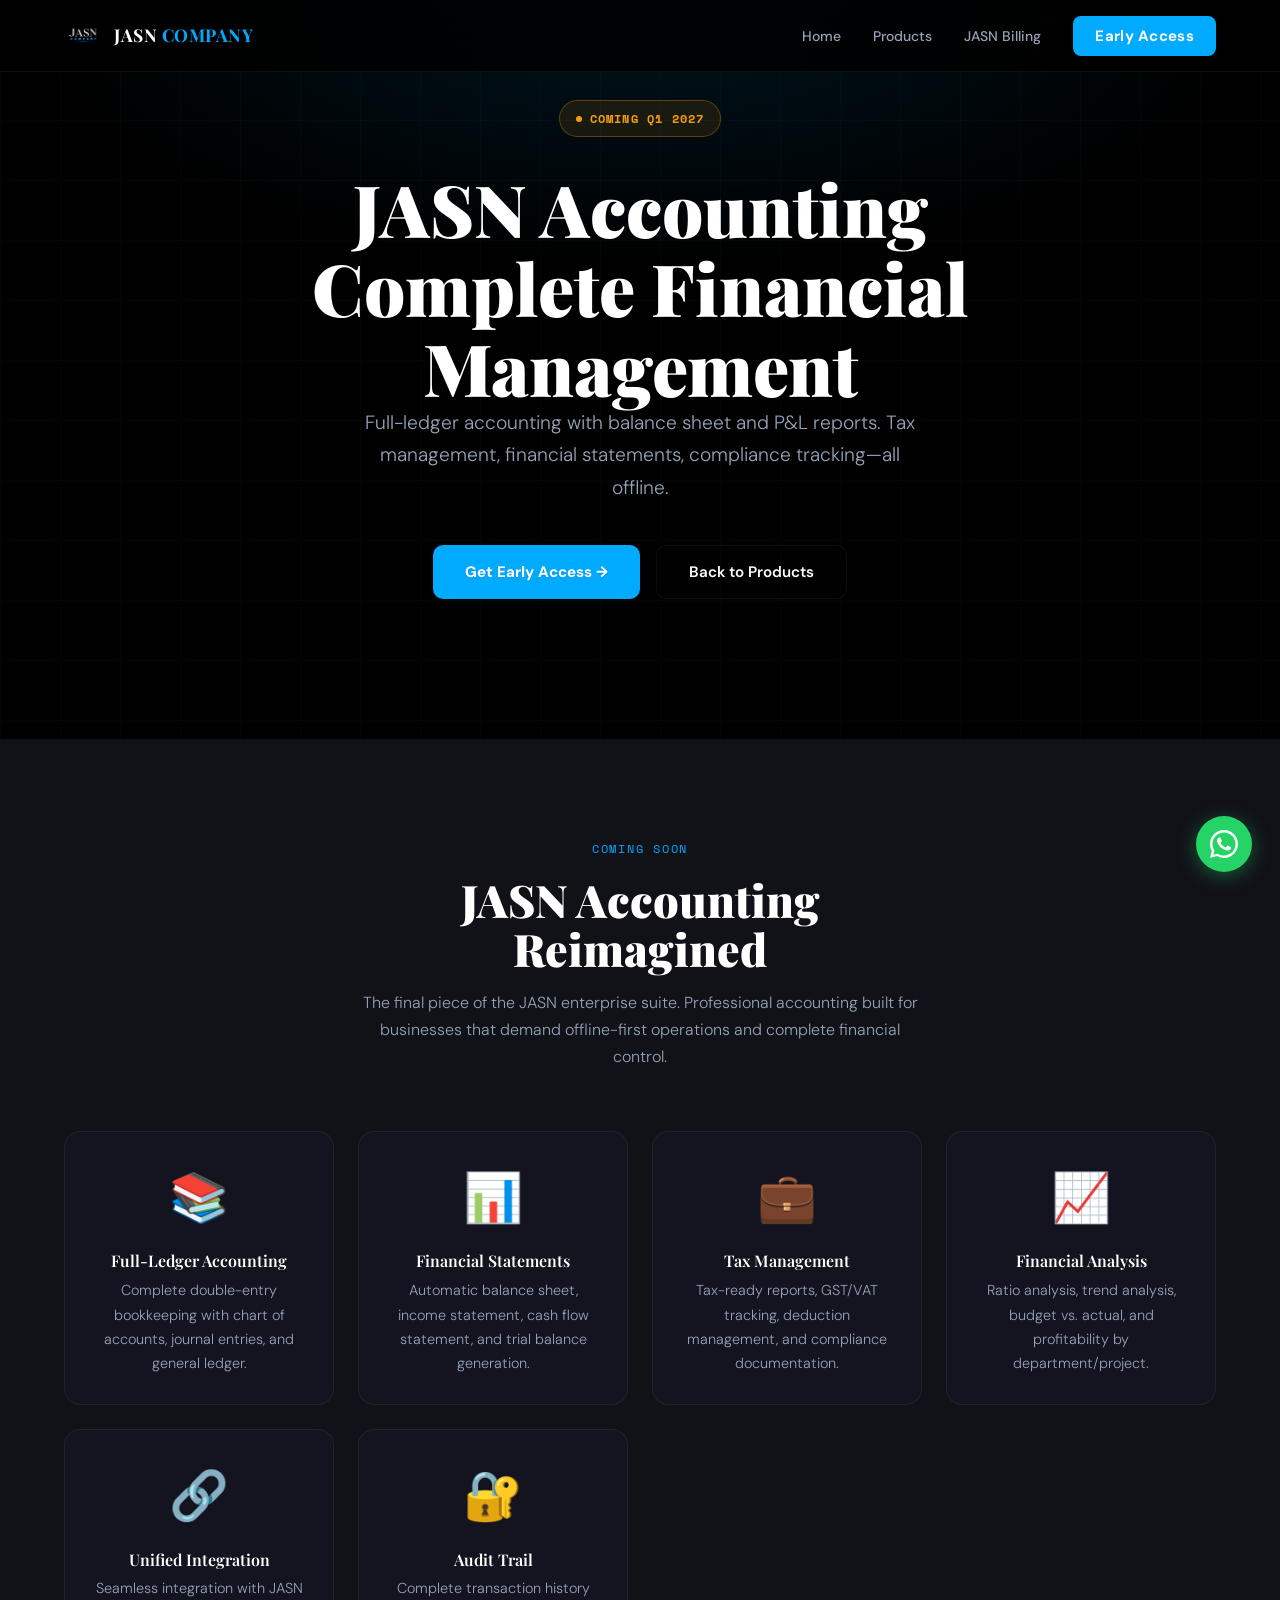
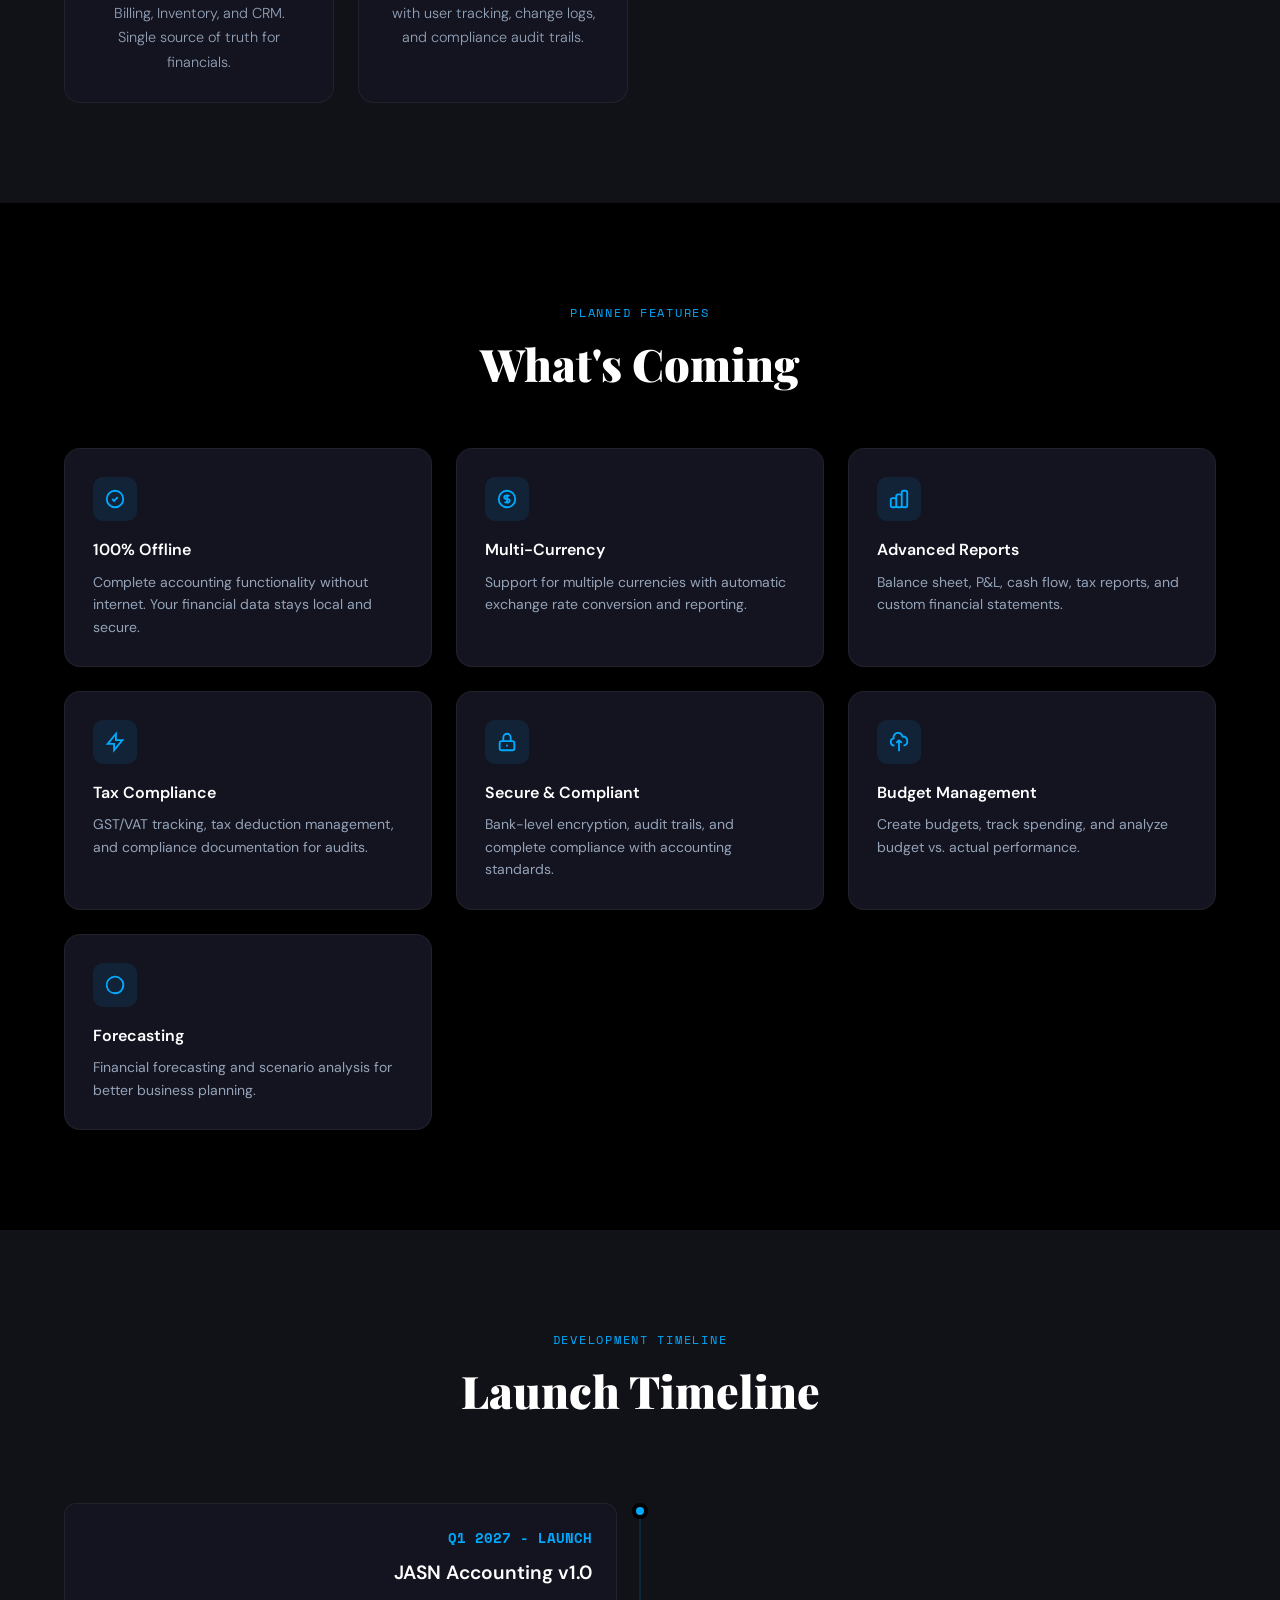
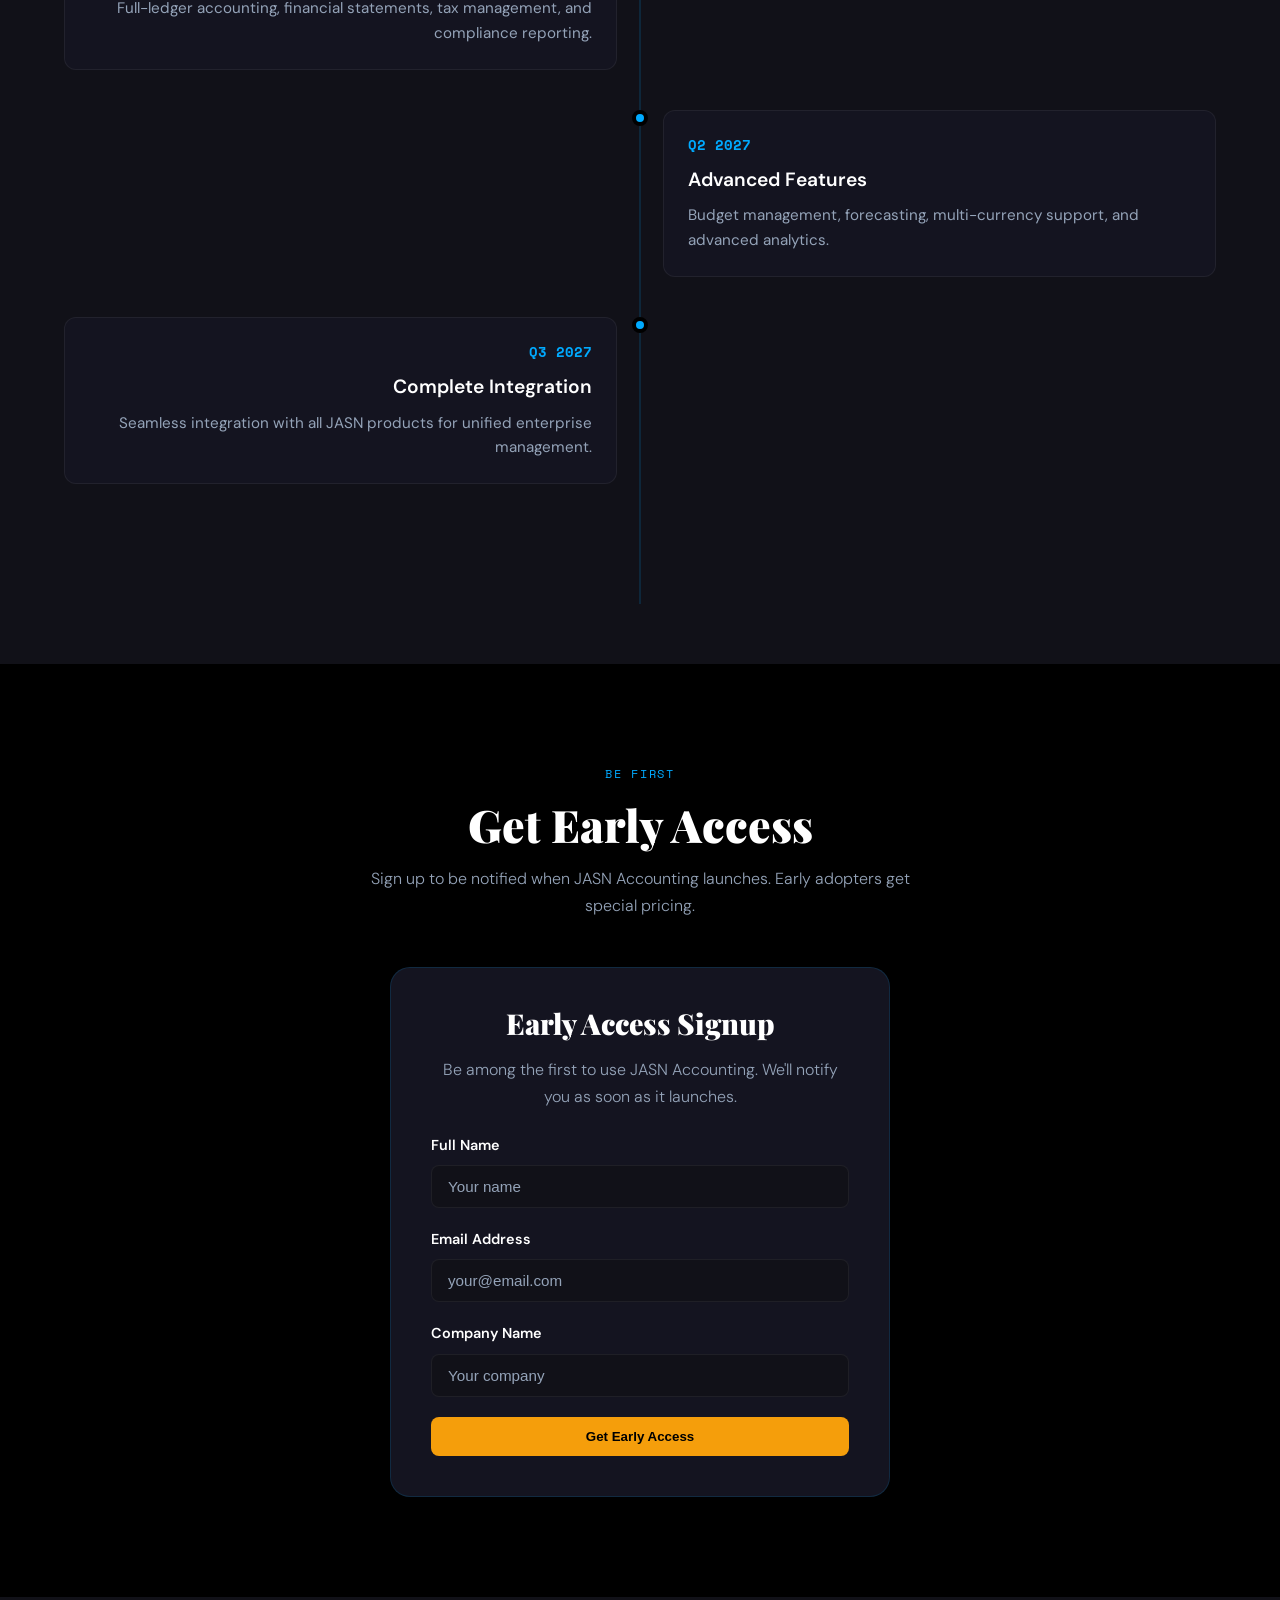
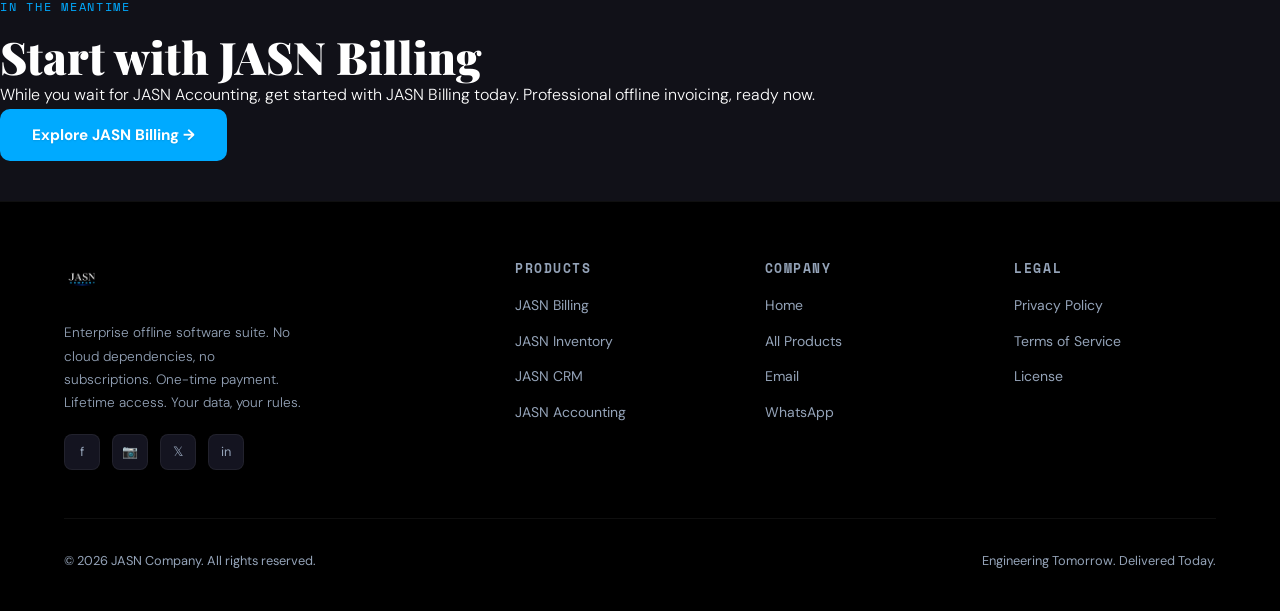
==== pages/accounting.html @ 8cfd5a83 "Add files via upload" ====
<!DOCTYPE html>
<html lang="en">
<head>
    <meta charset="UTF-8">
    <meta name="viewport" content="width=device-width, initial-scale=1.0">
    <title>JASN Accounting – Coming Q1 2027</title>
    <meta name="description" content="JASN Accounting: Full-ledger accounting with balance sheet and P&L reports. Coming Q1 2027. Offline-first, tax-ready, no cloud dependency.">
    <link rel="icon" href="../assets/jasn-logo.png" type="image/png">
    <link rel="preconnect" href="https://fonts.googleapis.com">
    <link rel="preconnect" href="https://fonts.gstatic.com" crossorigin>
    <link href="https://fonts.googleapis.com/css2?family=Playfair+Display:wght@700;900&family=DM+Sans:wght@300;400;500;600;700&family=Space+Mono:wght@400;700&display=swap" rel="stylesheet">
    <link rel="stylesheet" href="../css/styles.css">
    <style>
        .coming-soon-badge {
            display: inline-flex;
            align-items: center;
            gap: 8px;
            background: rgba(245, 158, 11, 0.1);
            border: 1px solid rgba(245, 158, 11, 0.3);
            border-radius: 100px;
            padding: 8px 16px;
            font-size: 0.75rem;
            font-weight: 600;
            color: var(--warning);
            letter-spacing: 0.1em;
            text-transform: uppercase;
            margin-bottom: 32px;
            font-family: 'Space Mono', monospace;
        }

        .coming-soon-badge::before {
            content: '';
            width: 6px;
            height: 6px;
            background: var(--warning);
            border-radius: 50%;
            animation: pulse 2s infinite;
        }

        .early-access-form {
            background: var(--card);
            border: 1px solid var(--border);
            border-radius: 20px;
            padding: 40px;
            max-width: 500px;
            margin: 40px auto 0;
        }

        .early-access-form h3 {
            margin-bottom: 16px;
            text-align: center;
        }

        .early-access-form p {
            color: var(--muted);
            text-align: center;
            margin-bottom: 24px;
        }

        .form-group {
            margin-bottom: 20px;
        }

        .form-group label {
            display: block;
            font-size: 0.9rem;
            font-weight: 600;
            margin-bottom: 8px;
            color: var(--white);
        }

        .form-group input {
            width: 100%;
            padding: 12px 16px;
            background: var(--darker);
            border: 1px solid var(--border-light);
            border-radius: 8px;
            color: var(--white);
            font-size: 0.95rem;
            transition: border-color 0.2s;
        }

        .form-group input:focus {
            outline: none;
            border-color: var(--blue);
        }

        .form-group input::placeholder {
            color: var(--muted);
        }

        .form-submit {
            width: 100%;
            background: var(--warning);
            color: #000;
            padding: 12px 16px;
            border: none;
            border-radius: 8px;
            font-weight: 600;
            cursor: pointer;
            transition: background 0.2s;
        }

        .form-submit:hover {
            background: #f59e0b;
        }

        .success-message {
            background: rgba(16, 185, 129, 0.1);
            border: 1px solid var(--success);
            color: var(--success);
            padding: 12px 16px;
            border-radius: 8px;
            margin-top: 16px;
            font-size: 0.875rem;
            text-align: center;
            animation: slideIn 0.3s ease-out;
        }

        .features-preview {
            display: grid;
            grid-template-columns: repeat(auto-fit, minmax(250px, 1fr));
            gap: 24px;
            margin: 60px 0 0;
        }

        .feature-preview {
            background: var(--card);
            border: 1px solid var(--border-light);
            border-radius: 16px;
            padding: 28px;
            text-align: center;
        }

        .feature-icon-large {
            font-size: 3rem;
            margin-bottom: 16px;
        }

        .feature-preview h4 {
            font-weight: 600;
            margin-bottom: 8px;
        }

        .feature-preview p {
            color: var(--muted);
            font-size: 0.9rem;
        }
    </style>
</head>
<body>

    <!-- NAVIGATION -->
    <nav>
        <a href="../index.html" class="nav-logo">
            <img src="../assets/jasn-logo.png" alt="JASN Logo">
            <span class="nav-brand">JASN <span>COMPANY</span></span>
        </a>
        <ul class="nav-links">
            <li><a href="../index.html">Home</a></li>
            <li><a href="products.html">Products</a></li>
            <li><a href="billing.html">JASN Billing</a></li>
            <li><a href="#early-access" class="nav-cta">Early Access</a></li>
        </ul>
    </nav>

    <!-- HERO SECTION -->
    <section class="hero" style="padding-top: 100px; min-height: 70vh;">
        <div class="hero-bg"></div>
        <div class="hero-grid"></div>
        <div style="position: relative; z-index: 1; max-width: 900px; text-align: center;">
            <div class="coming-soon-badge">COMING Q1 2027</div>
            <h1>JASN Accounting<br>Complete Financial Management</h1>
            <p>Full-ledger accounting with balance sheet and P&L reports. Tax management, financial statements, compliance tracking—all offline.</p>
            <div class="hero-btns">
                <a href="#early-access" class="btn-primary">Get Early Access →</a>
                <a href="products.html" class="btn-secondary">Back to Products</a>
            </div>
        </div>
    </section>

    <!-- OVERVIEW SECTION -->
    <section class="section" style="background: var(--darker);">
        <div class="container">
            <div style="text-align: center; margin-bottom: 48px;">
                <p class="section-label">Coming Soon</p>
                <h2 class="section-title">JASN Accounting<br>Reimagined</h2>
                <p class="section-sub" style="margin: 0 auto;">The final piece of the JASN enterprise suite. Professional accounting built for businesses that demand offline-first operations and complete financial control.</p>
            </div>

            <div class="features-preview fade-up">
                <div class="feature-preview">
                    <div class="feature-icon-large">📚</div>
                    <h4>Full-Ledger Accounting</h4>
                    <p>Complete double-entry bookkeeping with chart of accounts, journal entries, and general ledger.</p>
                </div>

                <div class="feature-preview">
                    <div class="feature-icon-large">📊</div>
                    <h4>Financial Statements</h4>
                    <p>Automatic balance sheet, income statement, cash flow statement, and trial balance generation.</p>
                </div>

                <div class="feature-preview">
                    <div class="feature-icon-large">💼</div>
                    <h4>Tax Management</h4>
                    <p>Tax-ready reports, GST/VAT tracking, deduction management, and compliance documentation.</p>
                </div>

                <div class="feature-preview">
                    <div class="feature-icon-large">📈</div>
                    <h4>Financial Analysis</h4>
                    <p>Ratio analysis, trend analysis, budget vs. actual, and profitability by department/project.</p>
                </div>

                <div class="feature-preview">
                    <div class="feature-icon-large">🔗</div>
                    <h4>Unified Integration</h4>
                    <p>Seamless integration with JASN Billing, Inventory, and CRM. Single source of truth for financials.</p>
                </div>

                <div class="feature-preview">
                    <div class="feature-icon-large">🔐</div>
                    <h4>Audit Trail</h4>
                    <p>Complete transaction history with user tracking, change logs, and compliance audit trails.</p>
                </div>
            </div>
        </div>
    </section>

    <!-- KEY FEATURES SECTION -->
    <section class="section" style="background: var(--black);">
        <div class="container">
            <div style="text-align: center; margin-bottom: 48px;">
                <p class="section-label">Planned Features</p>
                <h2 class="section-title">What's Coming</h2>
            </div>

            <div class="features-grid fade-up">
                <div class="feat-card">
                    <div class="feat-icon"><svg fill="none" stroke="currentColor" stroke-width="2" viewBox="0 0 24 24"><path d="M9 12l2 2 4-4m6 2a9 9 0 1 1-18 0 9 9 0 0 1 18 0z"/></svg></div>
                    <div class="feat-title">100% Offline</div>
                    <div class="feat-desc">Complete accounting functionality without internet. Your financial data stays local and secure.</div>
                </div>

                <div class="feat-card">
                    <div class="feat-icon"><svg fill="none" stroke="currentColor" stroke-width="2" viewBox="0 0 24 24"><path d="M12 8c-1.657 0-3 .895-3 2s1.343 2 3 2 3 .895 3 2-1.343 2-3 2m0-8c1.11 0 2.08.402 2.599 1M12 8V7m0 1v8m0 0v1m0-1c-1.11 0-2.08-.402-2.599-1M21 12a9 9 0 11-18 0 9 9 0 0118 0z"/></svg></div>
                    <div class="feat-title">Multi-Currency</div>
                    <div class="feat-desc">Support for multiple currencies with automatic exchange rate conversion and reporting.</div>
                </div>

                <div class="feat-card">
                    <div class="feat-icon"><svg fill="none" stroke="currentColor" stroke-width="2" viewBox="0 0 24 24"><path d="M9 19v-6a2 2 0 0 0-2-2H5a2 2 0 0 0-2 2v6a2 2 0 0 0 2 2h2a2 2 0 0 0 2-2zm0 0V9a2 2 0 0 1 2-2h2a2 2 0 0 1 2 2v10m-6 0a2 2 0 0 0 2 2h2a2 2 0 0 0 2-2m0 0V5a2 2 0 0 1 2-2h2a2 2 0 0 1 2 2v14a2 2 0 0 1-2 2h-2a2 2 0 0 1-2-2z"/></svg></div>
                    <div class="feat-title">Advanced Reports</div>
                    <div class="feat-desc">Balance sheet, P&L, cash flow, tax reports, and custom financial statements.</div>
                </div>

                <div class="feat-card">
                    <div class="feat-icon"><svg fill="none" stroke="currentColor" stroke-width="2" viewBox="0 0 24 24"><path d="M13 10V3L4 14h7v7l9-11h-7z"/></svg></div>
                    <div class="feat-title">Tax Compliance</div>
                    <div class="feat-desc">GST/VAT tracking, tax deduction management, and compliance documentation for audits.</div>
                </div>

                <div class="feat-card">
                    <div class="feat-icon"><svg fill="none" stroke="currentColor" stroke-width="2" viewBox="0 0 24 24"><path d="M12 15v2m-6 4h12a2 2 0 0 0 2-2v-6a2 2 0 0 0-2-2H6a2 2 0 0 0-2 2v6a2 2 0 0 0 2 2zm10-10V7a4 4 0 0 0-8 0v4h8z"/></svg></div>
                    <div class="feat-title">Secure & Compliant</div>
                    <div class="feat-desc">Bank-level encryption, audit trails, and complete compliance with accounting standards.</div>
                </div>

                <div class="feat-card">
                    <div class="feat-icon"><svg fill="none" stroke="currentColor" stroke-width="2" viewBox="0 0 24 24"><path d="M7 16a4 4 0 01-.88-7.903A5 5 0 1115.9 6L16 6a5 5 0 011 9.9M15 13l-3-3m0 0l-3 3m3-3v12"/></svg></div>
                    <div class="feat-title">Budget Management</div>
                    <div class="feat-desc">Create budgets, track spending, and analyze budget vs. actual performance.</div>
                </div>

                <div class="feat-card">
                    <div class="feat-icon"><svg fill="none" stroke="currentColor" stroke-width="2" viewBox="0 0 24 24"><path d="M20.354 15.354A9 9 0 0 0 8.646 3.646 9.003 9.003 0 0 0 12 21a9.003 9.003 0 0 0 8.354-5.646z"/></svg></div>
                    <div class="feat-title">Forecasting</div>
                    <div class="feat-desc">Financial forecasting and scenario analysis for better business planning.</div>
                </div>
            </div>
        </div>
    </section>

    <!-- ROADMAP SECTION -->
    <section class="section" style="background: var(--darker);">
        <div class="container">
            <div style="text-align: center; margin-bottom: 48px;">
                <p class="section-label">Development Timeline</p>
                <h2 class="section-title">Launch Timeline</h2>
            </div>

            <div class="timeline fade-up">
                <div class="timeline-item">
                    <div class="timeline-dot"></div>
                    <div class="timeline-content">
                        <div class="timeline-date">Q1 2027 - LAUNCH</div>
                        <div class="timeline-title">JASN Accounting v1.0</div>
                        <div class="timeline-desc">Full-ledger accounting, financial statements, tax management, and compliance reporting.</div>
                    </div>
                </div>

                <div class="timeline-item">
                    <div class="timeline-dot"></div>
                    <div class="timeline-content">
                        <div class="timeline-date">Q2 2027</div>
                        <div class="timeline-title">Advanced Features</div>
                        <div class="timeline-desc">Budget management, forecasting, multi-currency support, and advanced analytics.</div>
                    </div>
                </div>

                <div class="timeline-item">
                    <div class="timeline-dot"></div>
                    <div class="timeline-content">
                        <div class="timeline-date">Q3 2027</div>
                        <div class="timeline-title">Complete Integration</div>
                        <div class="timeline-desc">Seamless integration with all JASN products for unified enterprise management.</div>
                    </div>
                </div>
            </div>
        </div>
    </section>

    <!-- EARLY ACCESS SECTION -->
    <section class="section" id="early-access" style="background: var(--black);">
        <div class="container">
            <div style="text-align: center; margin-bottom: 48px;">
                <p class="section-label">Be First</p>
                <h2 class="section-title">Get Early Access</h2>
                <p class="section-sub" style="margin: 0 auto;">Sign up to be notified when JASN Accounting launches. Early adopters get special pricing.</p>
            </div>

            <form class="early-access-form fade-up" data-early-access>
                <h3>Early Access Signup</h3>
                <p>Be among the first to use JASN Accounting. We'll notify you as soon as it launches.</p>
                
                <div class="form-group">
                    <label for="name">Full Name</label>
                    <input type="text" id="name" name="name" placeholder="Your name" required>
                </div>

                <div class="form-group">
                    <label for="email">Email Address</label>
                    <input type="email" id="email" name="email" placeholder="your@email.com" required>
                </div>

                <div class="form-group">
                    <label for="company">Company Name</label>
                    <input type="text" id="company" name="company" placeholder="Your company">
                </div>

                <button type="submit" class="form-submit">Get Early Access</button>
            </form>
        </div>
    </section>

    <!-- CTA SECTION -->
    <section class="cta-section" style="background: var(--darker);">
        <p class="section-label">In the Meantime</p>
        <h2>Start with JASN Billing</h2>
        <p>While you wait for JASN Accounting, get started with JASN Billing today. Professional offline invoicing, ready now.</p>
        <a href="billing.html" class="btn-primary" style="display: inline-flex; margin-bottom: 40px;">
            Explore JASN Billing →
        </a>
    </section>

    <!-- FOOTER -->
    <footer>
        <div class="footer-grid">
            <div class="footer-brand">
                <img src="../assets/jasn-logo.png" alt="JASN Logo">
                <p>Enterprise offline software suite. No cloud dependencies, no subscriptions. One-time payment. Lifetime access. Your data, your rules.</p>
                <div class="footer-socials">
                    <a href="https://facebook.com/jasncompany" target="_blank" class="social-link">f</a>
                    <a href="https://instagram.com/jasncompany" target="_blank" class="social-link">📷</a>
                    <a href="https://twitter.com/jasncompany" target="_blank" class="social-link">𝕏</a>
                    <a href="https://linkedin.com/company/jasncompany" target="_blank" class="social-link">in</a>
                </div>
            </div>
            <div class="footer-col">
                <h4>Products</h4>
                <ul>
                    <li><a href="billing.html">JASN Billing</a></li>
                    <li><a href="inventory.html">JASN Inventory</a></li>
                    <li><a href="crm.html">JASN CRM</a></li>
                    <li><a href="accounting.html">JASN Accounting</a></li>
                </ul>
            </div>
            <div class="footer-col">
                <h4>Company</h4>
                <ul>
                    <li><a href="../index.html">Home</a></li>
                    <li><a href="products.html">All Products</a></li>
                    <li><a href="mailto:tensioncompany@gmail.com">Email</a></li>
                    <li><a href="https://wa.me/9779743630047" target="_blank">WhatsApp</a></li>
                </ul>
            </div>
            <div class="footer-col">
                <h4>Legal</h4>
                <ul>
                    <li><a href="#">Privacy Policy</a></li>
                    <li><a href="#">Terms of Service</a></li>
                    <li><a href="#">License</a></li>
                </ul>
            </div>
        </div>
        <div class="footer-bottom">
            <span>&copy; 2026 JASN Company. All rights reserved.</span>
            <span>Engineering Tomorrow. Delivered Today.</span>
        </div>
    </footer>

    <!-- WHATSAPP FLOAT -->
    <a href="https://wa.me/9779743630047" target="_blank" class="wa-float" title="Chat with us on WhatsApp">
        <svg fill="white" viewBox="0 0 24 24"><path d="M17.472 14.382c-.297-.149-1.758-.867-2.03-.967-.273-.099-.471-.148-.67.15-.197.297-.767.966-.94 1.164-.173.199-.347.223-.644.075-.297-.15-1.255-.463-2.39-1.475-.883-.788-1.48-1.761-1.653-2.059-.173-.297-.018-.458.13-.606.134-.133.298-.347.446-.52.149-.174.198-.298.298-.497.099-.198.05-.371-.025-.52-.075-.149-.669-1.612-.916-2.207-.242-.579-.487-.5-.669-.51-.173-.008-.371-.01-.57-.01-.198 0-.52.074-.792.372-.272.297-1.04 1.016-1.04 2.479 0 1.462 1.065 2.875 1.213 3.074.149.198 2.096 3.2 5.077 4.487.709.306 1.262.489 1.694.625.712.227 1.36.195 1.871.118.571-.085 1.758-.719 2.006-1.413.248-.694.248-1.289.173-1.413-.074-.124-.272-.198-.57-.347z"/><path d="M12 0C5.373 0 0 5.373 0 12c0 2.123.557 4.116 1.529 5.849L.057 23.885l6.186-1.622A11.945 11.945 0 0 0 12 24c6.627 0 12-5.373 12-12S18.627 0 12 0zm0 21.882c-1.86 0-3.588-.505-5.073-1.383l-.362-.215-3.724.977.994-3.63-.234-.374A9.861 9.861 0 0 1 2.118 12C2.118 6.536 6.536 2.118 12 2.118s9.882 4.418 9.882 9.882-4.418 9.882-9.882 9.882z"/></svg>
    </a>

    <script src="../js/script.js"></script>
</body>
</html>
---- css/styles.css ----
/* ============================================================================
   JASN COMPANY - MODERN PRODUCT-CENTRIC WEBSITE
   Color Scheme: Obsidian Black & Electric Blue
   ============================================================================ */

:root {
    --black: #000000;
    --dark: #0d0d12;
    --darker: #111118;
    --card: #141420;
    --blue: #00aaff;
    --blue-glow: #38bdf8;
    --blue-dim: #0369a1;
    --white: #ffffff;
    --muted: #94a3b8;
    --border: rgba(0, 170, 255, 0.15);
    --border-light: rgba(255, 255, 255, 0.06);
    --success: #10b981;
    --warning: #f59e0b;
}

* {
    margin: 0;
    padding: 0;
    box-sizing: border-box;
}

html {
    scroll-behavior: smooth;
}

body {
    background: var(--black);
    color: var(--white);
    font-family: 'DM Sans', sans-serif;
    line-height: 1.6;
    overflow-x: hidden;
}

/* ============================================================================
   TYPOGRAPHY
   ============================================================================ */

h1, h2, h3, h4, h5, h6 {
    font-family: 'Playfair Display', serif;
    font-weight: 900;
    line-height: 1.1;
}

h1 {
    font-size: clamp(2.5rem, 6vw, 4.5rem);
}

h2 {
    font-size: clamp(1.8rem, 4vw, 2.8rem);
}

h3 {
    font-size: clamp(1.3rem, 3vw, 1.8rem);
}

p {
    font-weight: 300;
    line-height: 1.7;
}

/* ============================================================================
   NAVIGATION
   ============================================================================ */

nav {
    position: fixed;
    top: 0;
    left: 0;
    right: 0;
    z-index: 100;
    padding: 0 5%;
    height: 72px;
    display: flex;
    align-items: center;
    justify-content: space-between;
    border-bottom: 1px solid var(--border-light);
    backdrop-filter: blur(20px);
    background: rgba(0, 0, 0, 0.85);
}

.nav-logo {
    display: flex;
    align-items: center;
    gap: 12px;
    text-decoration: none;
}

.nav-logo img {
    height: 38px;
    width: 38px;
    border-radius: 8px;
    object-fit: cover;
}

.nav-brand {
    font-family: 'Playfair Display', serif;
    font-size: 1.1rem;
    font-weight: 700;
    letter-spacing: 0.03em;
    color: var(--white);
}

.nav-brand span {
    color: var(--blue);
}

.nav-links {
    display: flex;
    align-items: center;
    gap: 32px;
    list-style: none;
}

.nav-links a {
    color: var(--muted);
    text-decoration: none;
    font-size: 0.875rem;
    font-weight: 500;
    transition: color 0.2s;
    position: relative;
}

.nav-links a:hover,
.nav-links a.active {
    color: var(--blue);
}

.nav-links a.active::after {
    content: '';
    position: absolute;
    bottom: -8px;
    left: 0;
    right: 0;
    height: 2px;
    background: var(--blue);
}

.nav-cta {
    background: var(--blue);
    color: #FFFFFF !important;
    padding: 10px 22px;
    border-radius: 8px;
    font-weight: 700 !important;
    font-size: 15px !important;
    text-decoration: none;
    transition: background 0.2s;
    border: none;
    cursor: pointer;
    letter-spacing: 0.3px;
}

.nav-cta:hover {
    background: var(--blue-glow);
}

@media (max-width: 768px) {
    .nav-links {
        display: none;
    }

    nav {
        padding: 0 4%;
    }
}

/* ============================================================================
   BUTTONS
   ============================================================================ */

.btn-primary {
    background: var(--blue);
    color: #ffffff;
    padding: 14px 32px;
    border-radius: 10px;
    font-weight: 800;
    text-shadow: 0 1px 2px rgba(0, 0, 0, 0.1);
    font-size: 0.95rem;
    text-decoration: none;
    display: inline-flex;
    align-items: center;
    gap: 8px;
    transition: all 0.2s;
    border: none;
    cursor: pointer;
}

.btn-primary:hover {
    background: var(--blue-glow);
    transform: translateY(-1px);
}

.btn-secondary {
    background: transparent;
    color: var(--white);
    padding: 14px 32px;
    border-radius: 10px;
    font-weight: 600;
    font-size: 0.95rem;
    text-decoration: none;
    border: 1px solid var(--border-light);
    display: inline-flex;
    align-items: center;
    gap: 8px;
    transition: all 0.2s;
    cursor: pointer;
}

.btn-secondary:hover {
    border-color: var(--blue);
    color: var(--blue);
}

.btn-outline {
    background: transparent;
    color: var(--blue);
    padding: 12px 24px;
    border-radius: 8px;
    font-weight: 600;
    font-size: 0.875rem;
    text-decoration: none;
    border: 1px solid var(--blue);
    display: inline-flex;
    align-items: center;
    gap: 8px;
    transition: all 0.2s;
    cursor: pointer;
}

.btn-outline:hover {
    background: rgba(0, 170, 255, 0.1);
}

/* ============================================================================
   SECTIONS & CONTAINERS
   ============================================================================ */

.section {
    padding: 100px 5%;
}

.container {
    max-width: 1200px;
    margin: 0 auto;
}

.section-label {
    font-family: 'Space Mono', monospace;
    font-size: 0.72rem;
    text-transform: uppercase;
    letter-spacing: 0.15em;
    color: var(--blue);
    margin-bottom: 16px;
}

.section-title {
    margin-bottom: 16px;
}

.section-sub {
    color: var(--muted);
    font-size: 1rem;
    max-width: 560px;
    font-weight: 300;
}

/* ============================================================================
   HERO SECTION
   ============================================================================ */

.hero {
    min-height: 100vh;
    display: flex;
    align-items: center;
    justify-content: center;
    text-align: center;
    padding: 120px 5% 80px;
    position: relative;
    overflow: hidden;
}

.hero-bg {
    position: absolute;
    inset: 0;
    background: radial-gradient(ellipse 80% 60% at 50% 0%, rgba(0, 170, 255, 0.12) 0%, transparent 60%);
    pointer-events: none;
}

.hero-grid {
    position: absolute;
    inset: 0;
    background-image: linear-gradient(rgba(0, 170, 255, 0.04) 1px, transparent 1px), linear-gradient(90deg, rgba(0, 170, 255, 0.04) 1px, transparent 1px);
    background-size: 60px 60px;
    pointer-events: none;
}

.hero-badge {
    display: inline-flex;
    align-items: center;
    gap: 8px;
    background: rgba(0, 170, 255, 0.1);
    border: 1px solid rgba(0, 170, 255, 0.3);
    border-radius: 100px;
    padding: 6px 16px;
    font-size: 0.75rem;
    font-weight: 600;
    color: var(--blue);
    letter-spacing: 0.1em;
    text-transform: uppercase;
    margin-bottom: 32px;
    font-family: 'Space Mono', monospace;
}

.hero-badge::before {
    content: '';
    width: 6px;
    height: 6px;
    background: var(--blue);
    border-radius: 50%;
    animation: pulse 2s infinite;
}

@keyframes pulse {
    0%, 100% { opacity: 1; }
    50% { opacity: 0.3; }
}

.hero h1 em {
    font-style: normal;
    color: var(--blue);
}

.hero p {
    font-size: clamp(1rem, 2vw, 1.2rem);
    color: var(--muted);
    max-width: 580px;
    margin: 0 auto 40px;
}

.hero-btns {
    display: flex;
    gap: 16px;
    justify-content: center;
    flex-wrap: wrap;
    margin-bottom: 60px;
}

/* ============================================================================
   PRODUCT CARDS
   ============================================================================ */

.product-grid {
    display: grid;
    grid-template-columns: repeat(auto-fit, minmax(300px, 1fr));
    gap: 24px;
    margin: 60px 0 0;
}

.product-card {
    background: var(--card);
    border: 1px solid var(--border-light);
    border-radius: 20px;
    padding: 32px;
    transition: all 0.3s;
    position: relative;
    overflow: hidden;
    display: flex;
    flex-direction: column;
}

.product-card::before {
    content: '';
    position: absolute;
    top: -50%;
    right: -50%;
    width: 300px;
    height: 300px;
    background: radial-gradient(circle, rgba(0, 170, 255, 0.1) 0%, transparent 70%);
    pointer-events: none;
}

.product-card:hover {
    border-color: var(--border);
    transform: translateY(-8px);
    box-shadow: 0 20px 60px rgba(0, 170, 255, 0.1);
}

.product-header {
    display: flex;
    align-items: center;
    gap: 16px;
    margin-bottom: 24px;
    position: relative;
    z-index: 1;
}

.product-icon {
    width: 80px;
    height: 80px;
    background: rgba(0, 170, 255, 0.1);
    border-radius: 16px;
    display: flex;
    align-items: center;
    justify-content: center;
    overflow: hidden;
    flex-shrink: 0;
}

.product-icon img {
    width: 100%;
    height: 100%;
    object-fit: cover;
}

.product-info h3 {
    margin-bottom: 4px;
}

.product-status {
    display: inline-flex;
    align-items: center;
    gap: 6px;
    font-size: 0.75rem;
    font-weight: 600;
    text-transform: uppercase;
    letter-spacing: 0.08em;
    padding: 4px 12px;
    border-radius: 100px;
    background: rgba(0, 170, 255, 0.1);
    color: var(--blue);
}

.product-status.coming-soon {
    background: rgba(245, 158, 11, 0.1);
    color: var(--warning);
}

.product-desc {
    color: var(--muted);
    font-size: 0.95rem;
    margin-bottom: 24px;
    flex-grow: 1;
    position: relative;
    z-index: 1;
}

.product-tags {
    display: flex;
    flex-wrap: wrap;
    gap: 8px;
    margin-bottom: 24px;
    position: relative;
    z-index: 1;
}

.tag {
    background: rgba(0, 170, 255, 0.1);
    border: 1px solid var(--border);
    border-radius: 100px;
    padding: 4px 12px;
    font-size: 0.75rem;
    color: var(--blue);
}

.product-footer {
    display: flex;
    gap: 12px;
    position: relative;
    z-index: 1;
}

.product-footer a {
    flex: 1;
    text-align: center;
}

/* ============================================================================
   PRODUCT COMPARISON TABLE
   ============================================================================ */

.comparison-table {
    width: 100%;
    border-collapse: collapse;
    margin: 40px 0;
    background: var(--card);
    border: 1px solid var(--border-light);
    border-radius: 16px;
    overflow: hidden;
}

.comparison-table thead {
    background: var(--darker);
}

.comparison-table th {
    padding: 20px;
    text-align: left;
    font-weight: 600;
    border-bottom: 1px solid var(--border-light);
    color: var(--white);
}

.comparison-table td {
    padding: 16px 20px;
    border-bottom: 1px solid var(--border-light);
    color: var(--muted);
}

.comparison-table tr:last-child td {
    border-bottom: none;
}

.comparison-table .check {
    color: var(--success);
    font-weight: bold;
}

.comparison-table .cross {
    color: var(--muted);
}

/* ============================================================================
   PRODUCT TIMELINE
   ============================================================================ */

.timeline {
    position: relative;
    padding: 40px 0;
}

.timeline::before {
    content: '';
    position: absolute;
    left: 50%;
    transform: translateX(-50%);
    width: 2px;
    height: 100%;
    background: var(--border);
}

.timeline-item {
    margin-bottom: 40px;
    position: relative;
}

.timeline-item:nth-child(odd) {
    padding-right: 52%;
    text-align: right;
}

.timeline-item:nth-child(even) {
    padding-left: 52%;
    text-align: left;
}

.timeline-dot {
    position: absolute;
    left: 50%;
    top: 0;
    transform: translateX(-50%);
    width: 16px;
    height: 16px;
    background: var(--blue);
    border: 4px solid var(--black);
    border-radius: 50%;
    z-index: 2;
}

.timeline-content {
    background: var(--card);
    border: 1px solid var(--border-light);
    border-radius: 12px;
    padding: 24px;
}

.timeline-date {
    font-family: 'Space Mono', monospace;
    font-size: 0.85rem;
    color: var(--blue);
    font-weight: 600;
    margin-bottom: 8px;
}

.timeline-title {
    font-size: 1.2rem;
    font-weight: 600;
    margin-bottom: 8px;
}

.timeline-desc {
    color: var(--muted);
    font-size: 0.95rem;
}

@media (max-width: 768px) {
    .timeline::before {
        left: 0;
    }

    .timeline-dot {
        left: 0;
    }

    .timeline-item:nth-child(odd),
    .timeline-item:nth-child(even) {
        padding-left: 40px;
        padding-right: 0;
        text-align: left;
    }
}

/* ============================================================================
   FEATURES GRID
   ============================================================================ */

.features-grid {
    display: grid;
    grid-template-columns: repeat(auto-fit, minmax(280px, 1fr));
    gap: 24px;
    margin: 60px 0 0;
}

.feat-card {
    background: var(--card);
    border: 1px solid var(--border-light);
    border-radius: 16px;
    padding: 28px;
    transition: all 0.2s;
}

.feat-card:hover {
    border-color: var(--border);
    transform: translateY(-4px);
}

.feat-icon {
    width: 44px;
    height: 44px;
    background: rgba(0, 170, 255, 0.1);
    border-radius: 10px;
    display: flex;
    align-items: center;
    justify-content: center;
    margin-bottom: 16px;
    color: var(--blue);
}

.feat-icon svg {
    width: 22px;
    height: 22px;
}

.feat-title {
    font-weight: 600;
    font-size: 1rem;
    margin-bottom: 8px;
}

.feat-desc {
    color: var(--muted);
    font-size: 0.875rem;
    line-height: 1.6;
}

/* ============================================================================
   PRICING CARDS
   ============================================================================ */

.pricing-card {
    background: var(--card);
    border: 1px solid var(--border);
    border-radius: 24px;
    padding: 48px;
    text-align: center;
    position: relative;
    overflow: hidden;
}

.pricing-card::before {
    content: '';
    position: absolute;
    top: 0;
    left: 0;
    right: 0;
    height: 2px;
    background: linear-gradient(90deg, transparent, var(--blue), transparent);
}

.pricing-label {
    font-size: 0.78rem;
    text-transform: uppercase;
    letter-spacing: 0.15em;
    color: var(--blue);
    font-family: 'Space Mono', monospace;
    margin-bottom: 16px;
}

.pricing-title {
    font-size: 1.6rem;
    font-weight: 700;
    margin-bottom: 8px;
}

.pricing-amount {
    font-family: 'Playfair Display', serif;
    font-size: 3.5rem;
    font-weight: 900;
    color: var(--blue);
    line-height: 1;
    margin-bottom: 8px;
}

.pricing-note {
    color: var(--muted);
    font-size: 0.875rem;
    margin-bottom: 32px;
}

.pricing-features {
    list-style: none;
    text-align: left;
    margin-bottom: 32px;
}

.pricing-features li {
    padding: 10px 0;
    border-bottom: 1px solid var(--border-light);
    font-size: 0.9rem;
    display: flex;
    align-items: center;
    gap: 10px;
    color: var(--muted);
}

.pricing-features li:last-child {
    border: none;
}

.check {
    color: var(--blue);
    font-size: 1rem;
}

.guarantee {
    background: rgba(0, 170, 255, 0.06);
    border: 1px solid var(--border);
    border-radius: 10px;
    padding: 16px;
    margin-top: 24px;
    font-size: 0.85rem;
    color: var(--muted);
}

/* ============================================================================
   FOOTER
   ============================================================================ */

footer {
    background: var(--black);
    border-top: 1px solid var(--border-light);
    padding: 60px 5% 40px;
}

.footer-grid {
    display: grid;
    grid-template-columns: 2fr 1fr 1fr 1fr;
    gap: 48px;
    max-width: 1200px;
    margin: 0 auto;
    margin-bottom: 48px;
}

@media (max-width: 900px) {
    .footer-grid {
        grid-template-columns: 1fr 1fr;
    }
}

@media (max-width: 500px) {
    .footer-grid {
        grid-template-columns: 1fr;
    }
}

.footer-brand img {
    height: 36px;
    border-radius: 6px;
    margin-bottom: 16px;
}

.footer-brand p {
    color: var(--muted);
    font-size: 0.85rem;
    line-height: 1.7;
    max-width: 240px;
}

.footer-socials {
    display: flex;
    gap: 12px;
    margin-top: 20px;
}

.social-link {
    width: 36px;
    height: 36px;
    background: var(--card);
    border: 1px solid var(--border-light);
    border-radius: 8px;
    display: flex;
    align-items: center;
    justify-content: center;
    color: var(--muted);
    text-decoration: none;
    transition: all 0.2s;
    font-size: 0.8rem;
}

.social-link:hover {
    border-color: var(--blue);
    color: var(--blue);
}

.footer-col h4 {
    font-size: 0.8rem;
    text-transform: uppercase;
    letter-spacing: 0.12em;
    color: var(--muted);
    margin-bottom: 16px;
    font-family: 'Space Mono', monospace;
}

.footer-col ul {
    list-style: none;
}

.footer-col li {
    margin-bottom: 10px;
}

.footer-col a {
    color: var(--muted);
    text-decoration: none;
    font-size: 0.875rem;
    transition: color 0.2s;
}

.footer-col a:hover {
    color: var(--white);
}

.footer-bottom {
    border-top: 1px solid var(--border-light);
    padding-top: 32px;
    display: flex;
    justify-content: space-between;
    align-items: center;
    flex-wrap: wrap;
    gap: 16px;
    max-width: 1200px;
    margin: 0 auto;
    color: var(--muted);
    font-size: 0.8rem;
}

/* ============================================================================
   WHATSAPP FLOAT
   ============================================================================ */

.wa-float {
    position: fixed;
    bottom: 28px;
    right: 28px;
    z-index: 999;
    background: #25d366;
    width: 56px;
    height: 56px;
    border-radius: 50%;
    display: flex;
    align-items: center;
    justify-content: center;
    text-decoration: none;
    box-shadow: 0 4px 20px rgba(37, 211, 102, 0.4);
    transition: transform 0.2s;
}

.wa-float:hover {
    transform: scale(1.1);
}

.wa-float svg {
    width: 28px;
    height: 28px;
    fill: white;
}

/* ============================================================================
   ANIMATIONS
   ============================================================================ */

.fade-up {
    opacity: 0;
    transform: translateY(30px);
    transition: opacity 0.6s, transform 0.6s;
}

.fade-up.visible {
    opacity: 1;
    transform: none;
}

.slide-in {
    animation: slideIn 0.6s ease-out;
}

@keyframes slideIn {
    from {
        opacity: 0;
        transform: translateX(-30px);
    }
    to {
        opacity: 1;
        transform: translateX(0);
    }
}

/* ============================================================================
   RESPONSIVE
   ============================================================================ */

@media (max-width: 768px) {
    .section {
        padding: 60px 5%;
    }

    h1 {
        font-size: 2rem;
    }

    h2 {
        font-size: 1.5rem;
    }

    .product-grid {
        grid-template-columns: 1fr;
    }

    .features-grid {
        grid-template-columns: 1fr;
    }
}

@media (max-width: 480px) {
    .section {
        padding: 40px 4%;
    }

    .hero {
        padding: 80px 4% 60px;
    }

    .pricing-card {
        padding: 32px 24px;
    }

    .pricing-amount {
        font-size: 2.5rem;
    }
}
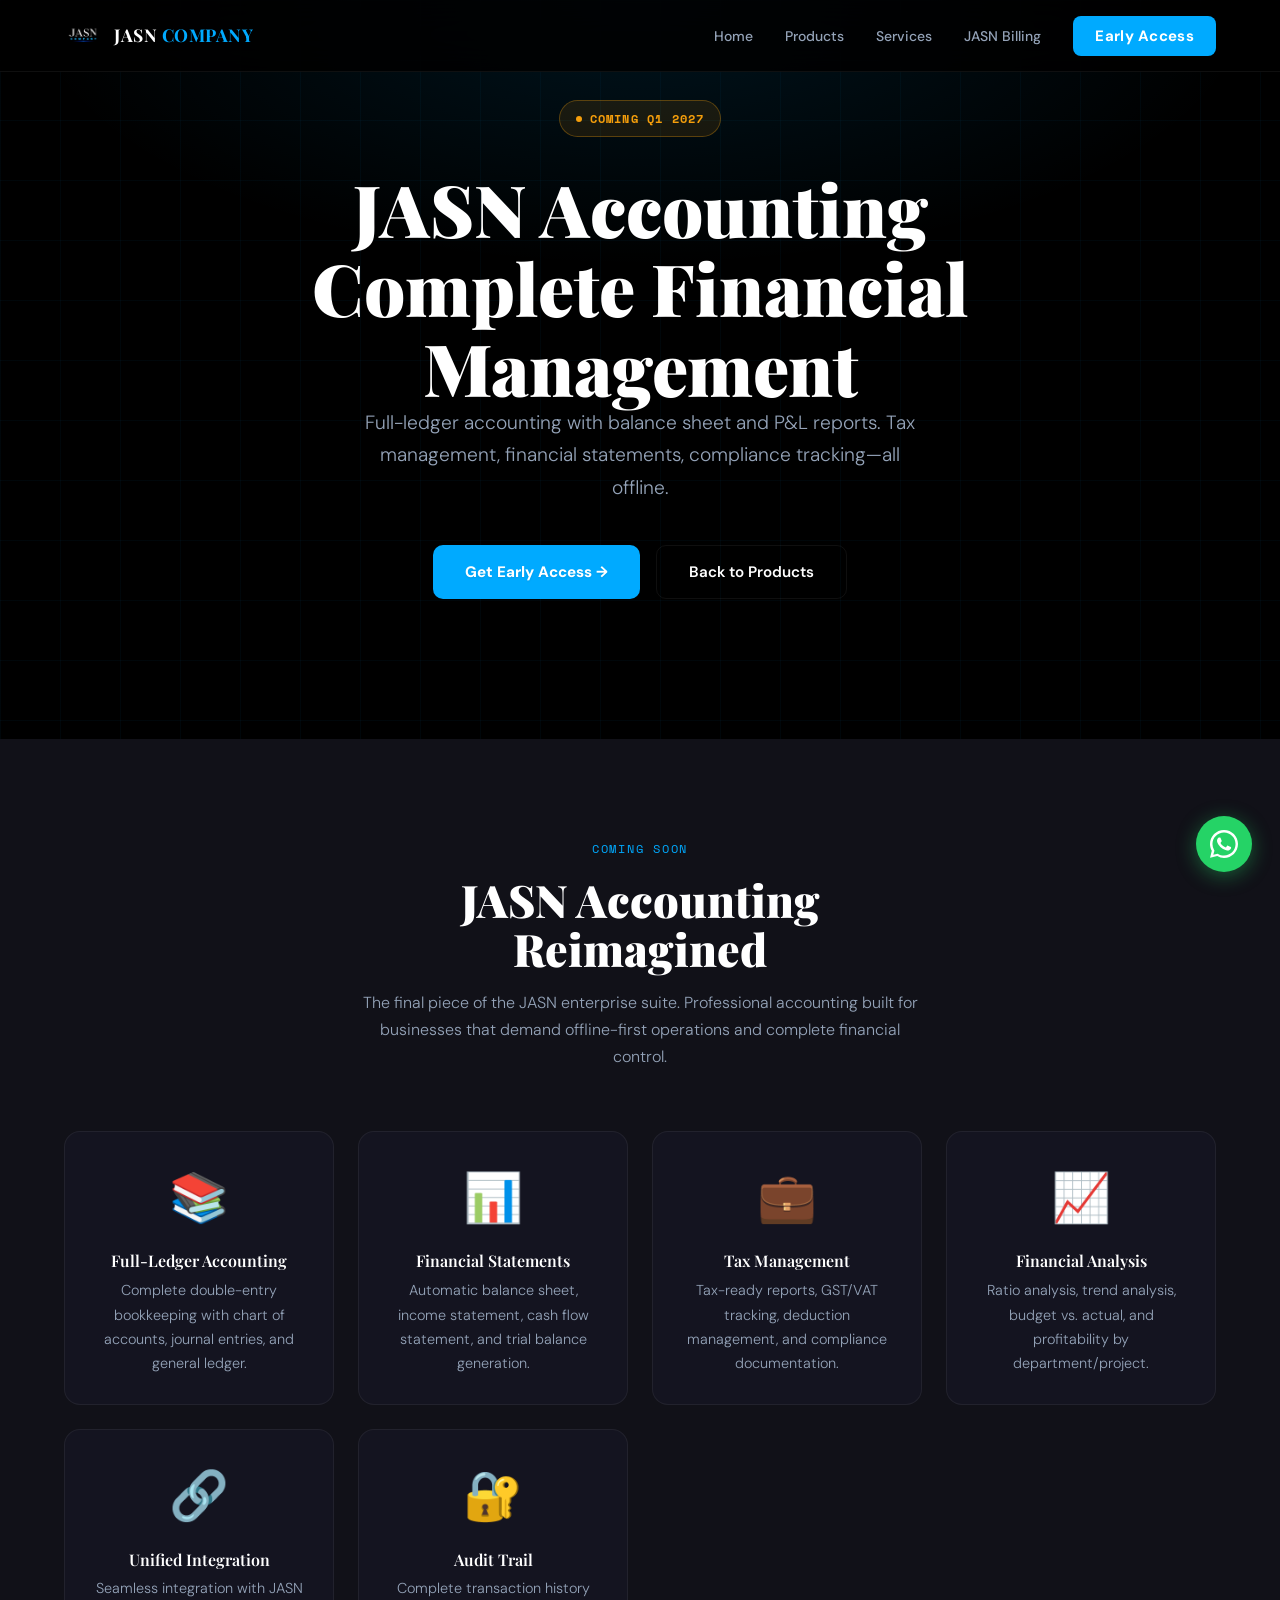
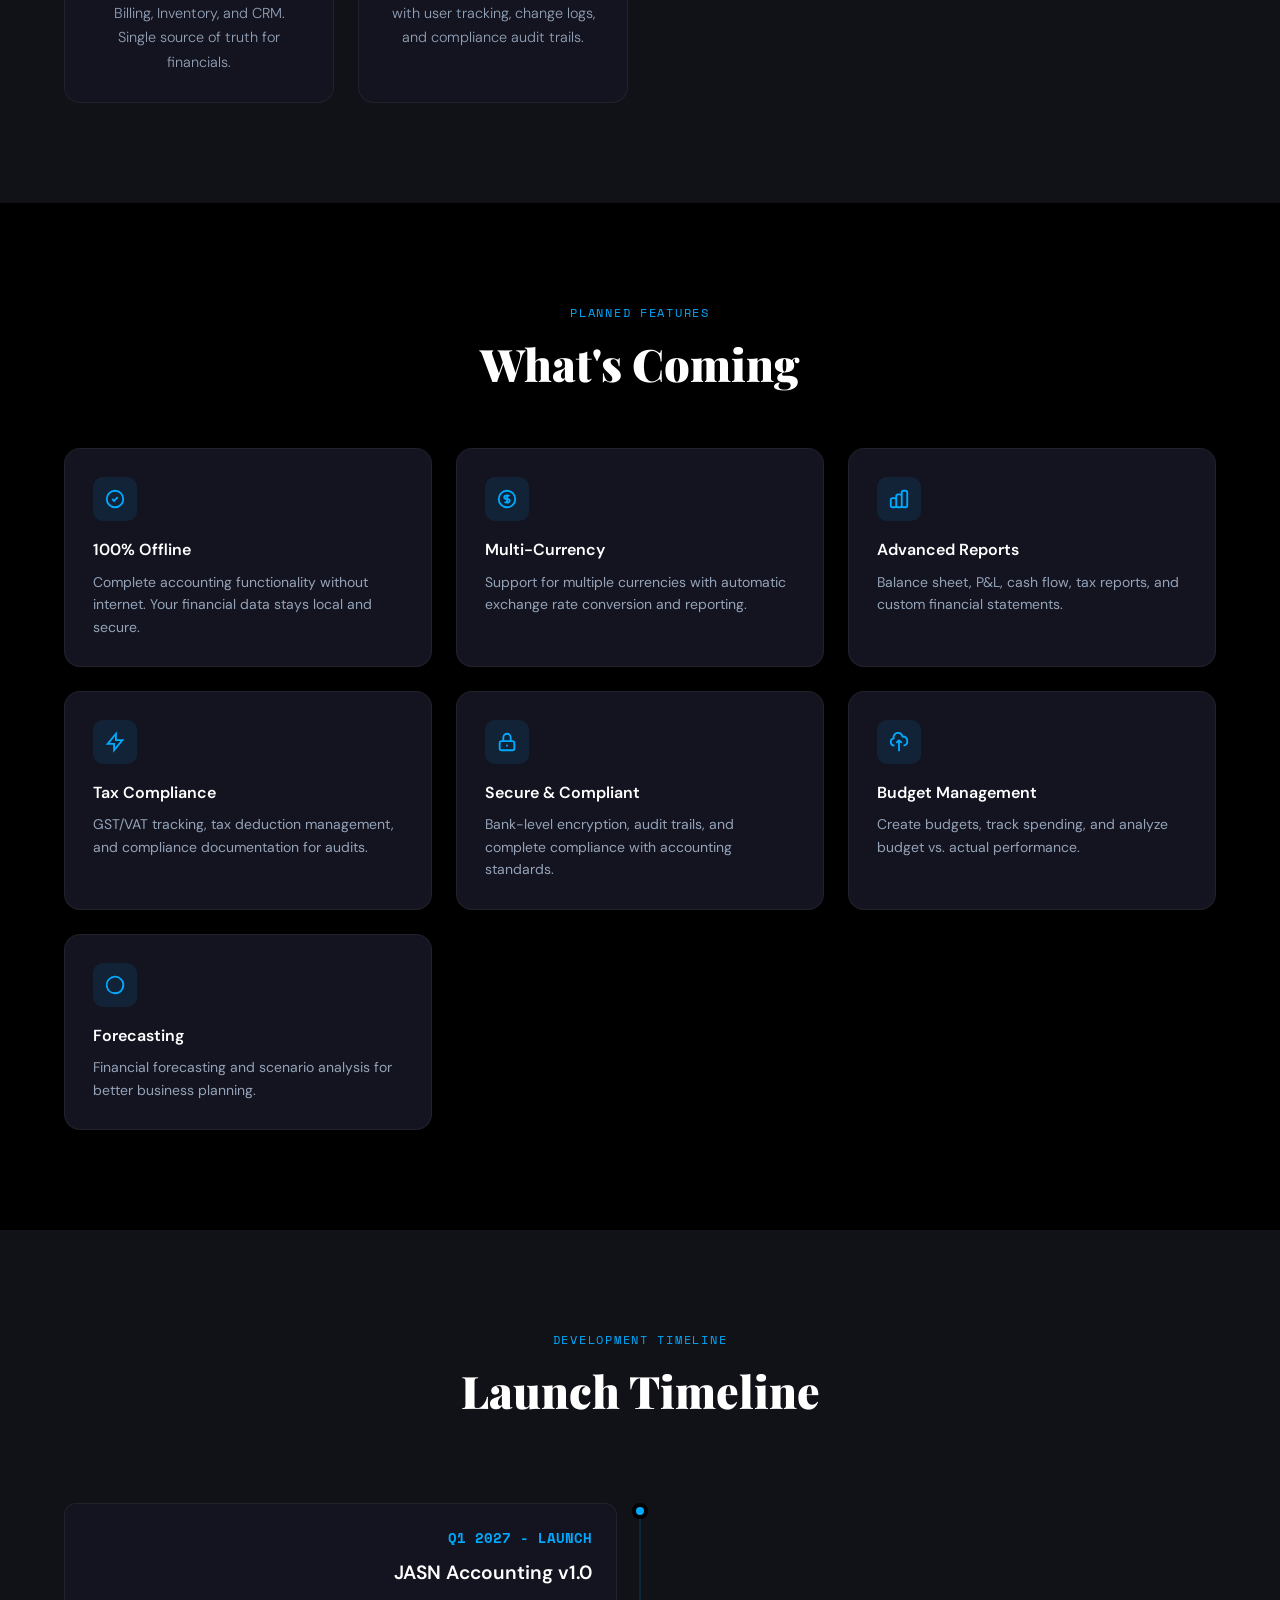
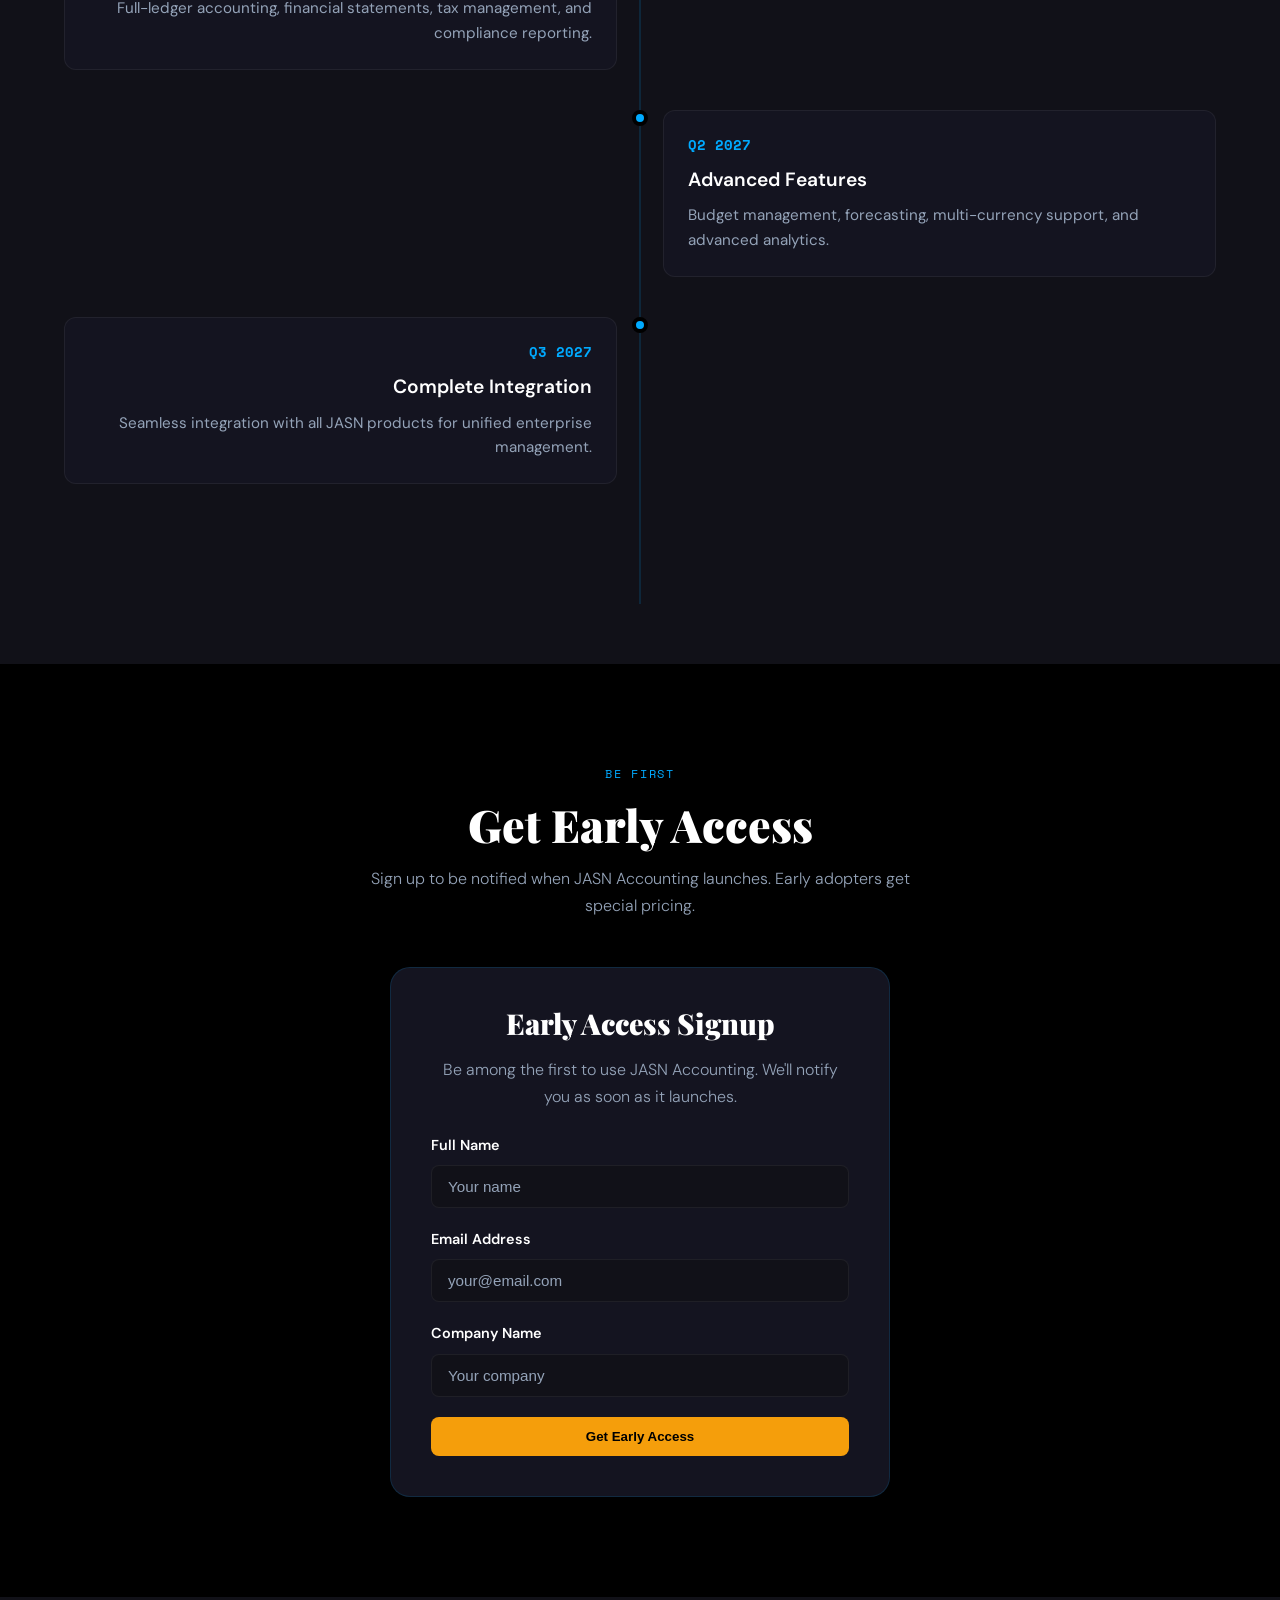
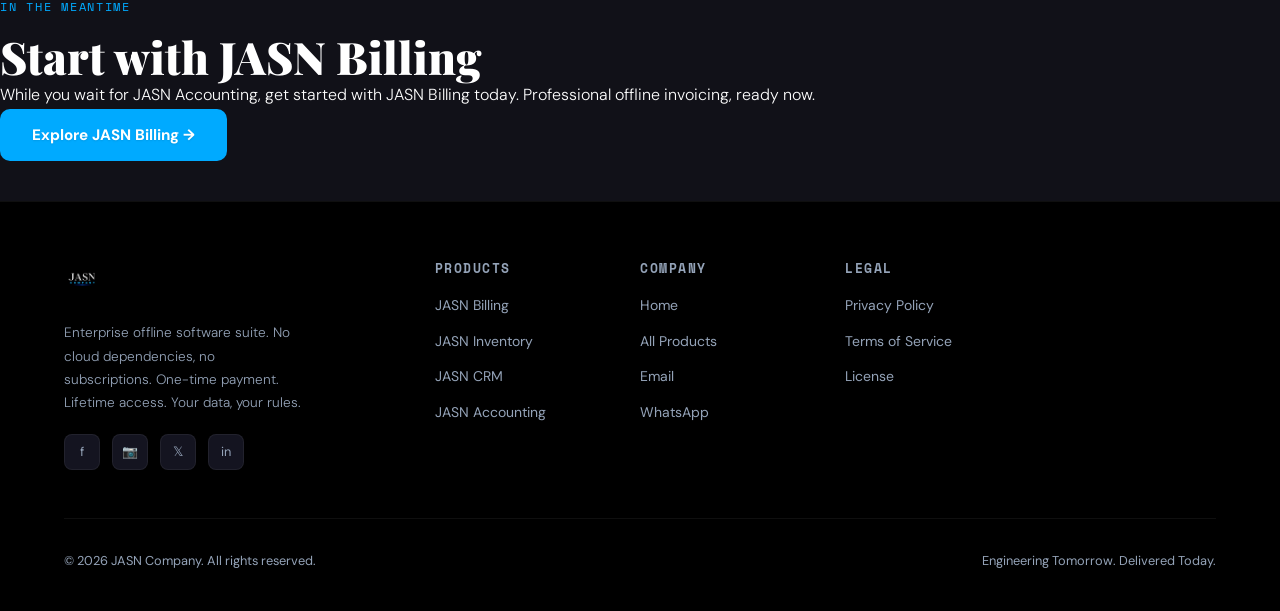
==== commit 33d208ff: "service updated" ====
--- a/pages/accounting.html
+++ b/pages/accounting.html
@@ -159,6 +159,7 @@
         <ul class="nav-links">
             <li><a href="../index.html">Home</a></li>
             <li><a href="products.html">Products</a></li>
+            <li><a href="services.html">Services</a></li>
             <li><a href="billing.html">JASN Billing</a></li>
             <li><a href="#early-access" class="nav-cta">Early Access</a></li>
         </ul>
--- a/css/styles.css
+++ b/css/styles.css
@@ -768,8 +768,8 @@
 
 .footer-grid {
     display: grid;
-    grid-template-columns: 2fr 1fr 1fr 1fr;
-    gap: 48px;
+    grid-template-columns: 2fr 1fr 1fr 1fr 1fr;
+    gap: 40px;
     max-width: 1200px;
     margin: 0 auto;
     margin-bottom: 48px;
